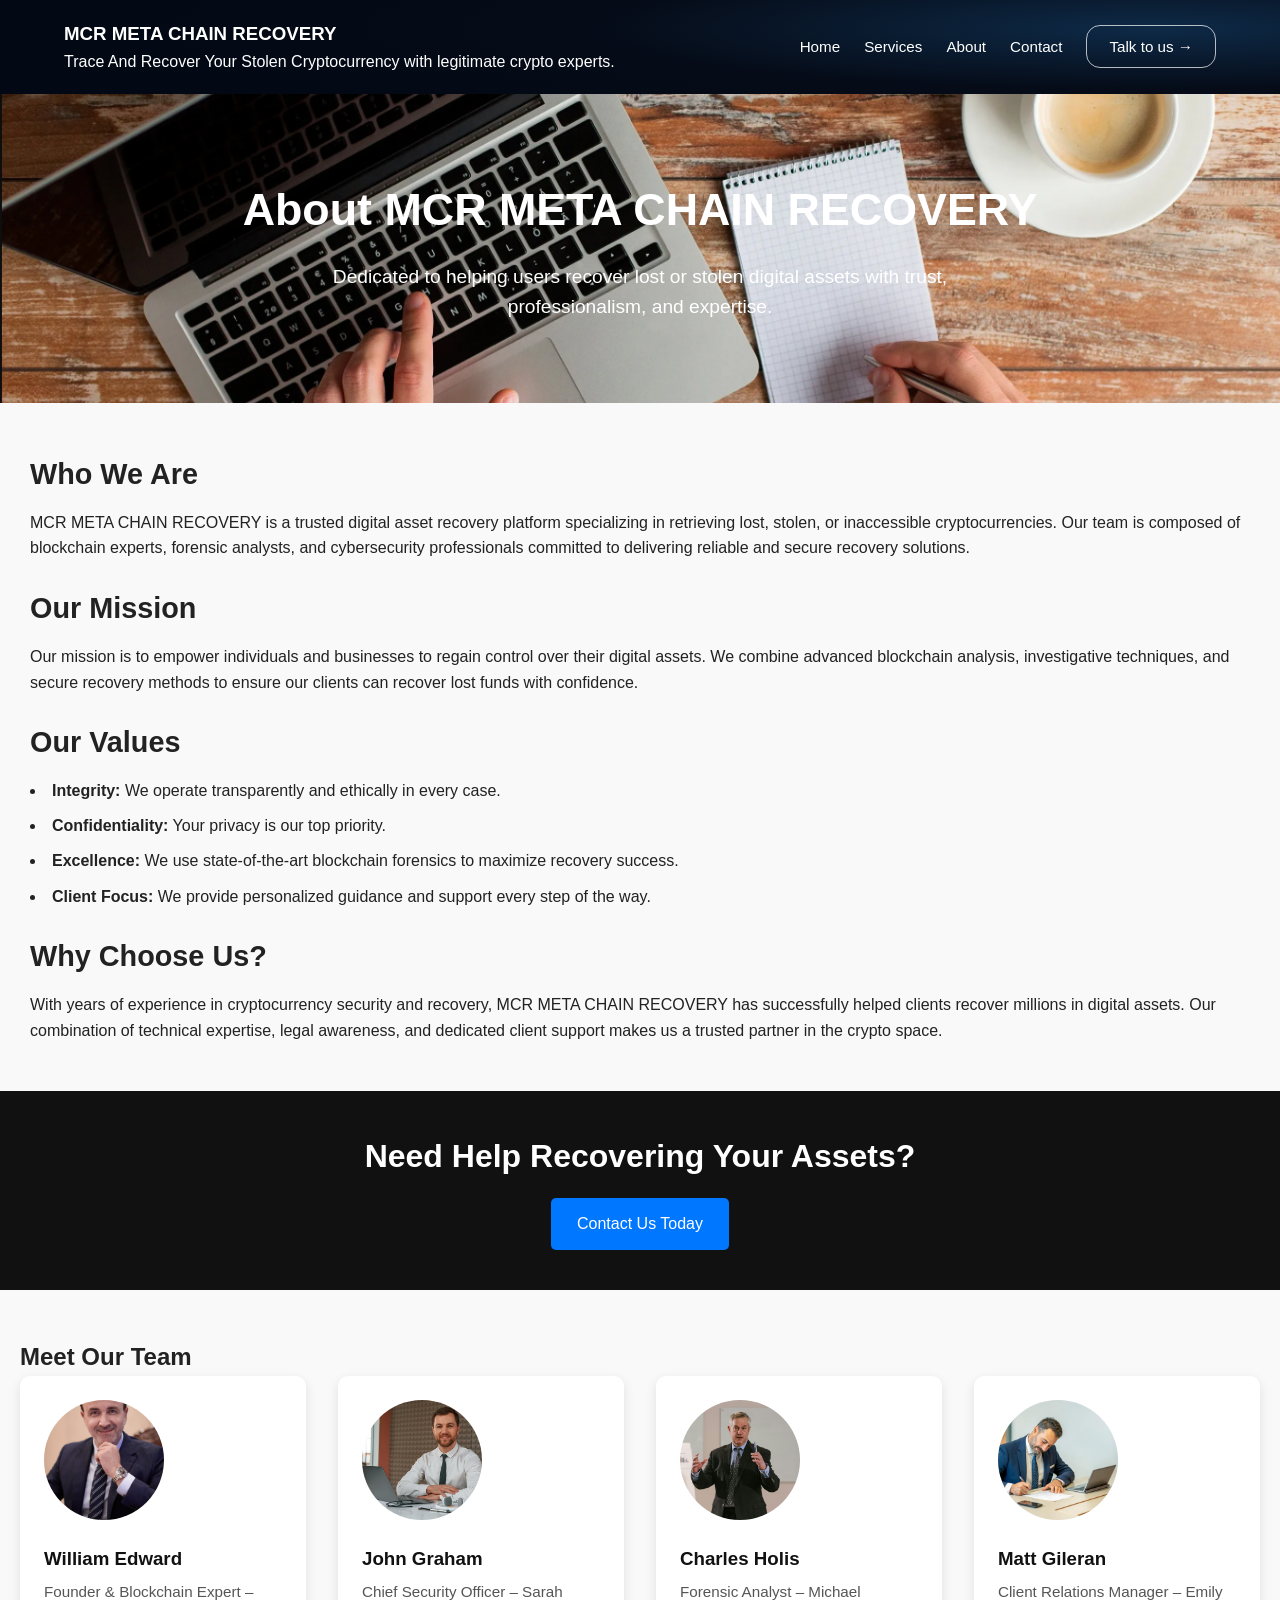
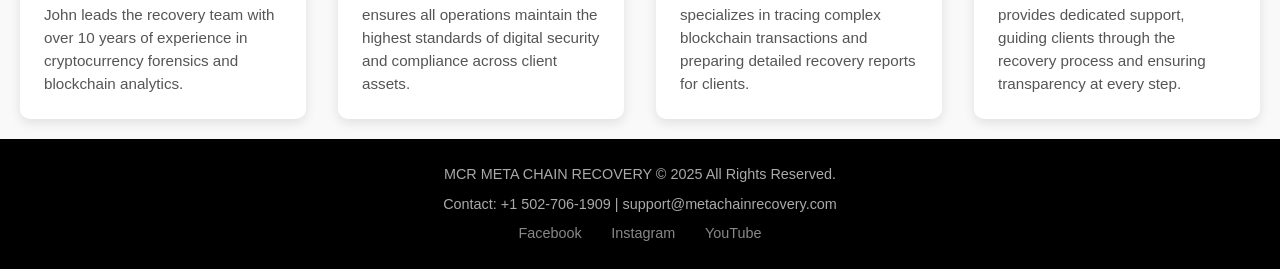
==== templates/about.html @ d38099af "Add files via upload" ====
<!DOCTYPE html>
<html lang="en">
<head>
  <meta charset="UTF-8">
  <meta name="viewport" content="width=device-width,initial-scale=1.0">
  <title>About Us | MCR META CHAIN RECOVERY</title>
  <link rel="stylesheet" href="/static/css/about.css">
</head>
<body>

  <!-- NAVBAR -->
<nav class="navbar">
  <div class="nav-left">
    <h3>MCR META CHAIN RECOVERY</h3>
    <p>Trace And Recover Your Stolen Cryptocurrency with legitimate crypto experts.</p>
  </div>

  <!-- HAMBURGER ICON -->
  <div class="hamburger" id="hamburger">
    <span></span>
    <span></span>
    <span></span>
  </div>

  <ul class="nav-links" id="navLinks">
  <li><a href="/">Home</a></li>
  <li><a href="/services">Services</a></li>
  <li><a href="/about">About</a></li>
  <li><a href="/talk_to_us">Contact</a></li>
  <li><a href="/talk_to_us" class="cta-btn">Talk to us →</a></li>
</ul>
</nav>


  <!-- HERO -->
  <section class="about-hero">
    <div class="container">
      <h1>About MCR META CHAIN RECOVERY</h1>
      <p>Dedicated to helping users recover lost or stolen digital assets with trust, professionalism, and expertise.</p>
    </div>
  </section>

  <!-- ABOUT SECTION -->
  <section class="about_container">
    <div class="about">
      <h2>Who We Are</h2>
      <p>
        MCR META CHAIN RECOVERY is a trusted digital asset recovery platform specializing in retrieving lost, stolen, or inaccessible cryptocurrencies.
        Our team is composed of blockchain experts, forensic analysts, and cybersecurity professionals committed to delivering reliable and secure recovery solutions.
      </p>

      <h2>Our Mission</h2>
      <p>
        Our mission is to empower individuals and businesses to regain control over their digital assets. We combine advanced blockchain analysis, investigative techniques, and secure recovery methods to ensure our clients can recover lost funds with confidence.
      </p>

      <h2>Our Values</h2>
      <ul>
        <li><strong>Integrity:</strong> We operate transparently and ethically in every case.</li>
        <li><strong>Confidentiality:</strong> Your privacy is our top priority.</li>
        <li><strong>Excellence:</strong> We use state-of-the-art blockchain forensics to maximize recovery success.</li>
        <li><strong>Client Focus:</strong> We provide personalized guidance and support every step of the way.</li>
      </ul>

      <h2>Why Choose Us?</h2>
      <p>
        With years of experience in cryptocurrency security and recovery, MCR META CHAIN RECOVERY has successfully helped clients recover millions in digital assets. Our combination of technical expertise, legal awareness, and dedicated client support makes us a trusted partner in the crypto space.
      </p>
    </div>
  </section>

  <!-- CTA -->
  <section class="cta">
    <div class="container">
      <h2>Need Help Recovering Your Assets?</h2>
      <a href="contact.html" class="btn">Contact Us Today</a>
    </div>
  </section>
  <!-- TEAM SECTION -->
<section class="team_container">
  <h2>Meet Our Team</h2>
  <div class="team-cards">

    <div class="team-member">
      <img src="/static/images/worker4.jpg" alt="John Doe - Founder & Blockchain Expert">
      <h3>William Edward</h3>
      <p>Founder & Blockchain Expert – John leads the recovery team with over 10 years of experience in cryptocurrency forensics and blockchain analytics.</p>
    </div>

    <div class="team-member">
      <img src="/static/images/worker1.avif" alt="Sarah Lee - Chief Security Officer">
      <h3>John Graham</h3>
      <p>Chief Security Officer – Sarah ensures all operations maintain the highest standards of digital security and compliance across client assets.</p>
    </div>

    <div class="team-member">
      <img src="/static/images/worker2.jpg" alt="Michael Smith - Forensic Analyst">
      <h3>Charles Holis</h3>
      <p>Forensic Analyst – Michael specializes in tracing complex blockchain transactions and preparing detailed recovery reports for clients.</p>
    </div>

    <div class="team-member">
      <img src="/static/images/worker3.jpg" alt="Emily Johnson - Client Relations Manager">
      <h3>Matt Gileran</h3>
      <p>Client Relations Manager – Emily provides dedicated support, guiding clients through the recovery process and ensuring transparency at every step.</p>
    </div>

  </div>
</section>


  <!-- FOOTER -->
  <footer>
    <div class="container">
      <div class="footer-info">
        <p>MCR META CHAIN RECOVERY © 2025 All Rights Reserved.</p>
        <p>Contact: +1 502‑706‑1909 | support@metachainrecovery.com</p>
      </div>
      <div class="footer-social">
        <a href="https://facebook.com">Facebook</a>
        <a href="https://instagram.com">Instagram</a>
        <a href="https://youtube.com">YouTube</a>
      </div>
    </div>
  </footer>
<script>
  const hamburger = document.getElementById("hamburger");
  const navLinks = document.getElementById("navLinks");

  hamburger.addEventListener("click", () => {
    navLinks.classList.toggle("active");
  });
</script>

</body>
</html>
---- static/css/about.css ----
/* GLOBAL & RESET */
* {
  margin: 0;
  padding: 0;
  box-sizing: border-box;
}
body {
  font-family: Arial, sans-serif;
  color: #222;
  line-height: 1.6;
  background: #f9f9f9;
}

/* NAVBAR BASE */
.navbar {
  display: flex;
  justify-content: space-between;
  align-items: center;
  padding: 1.2rem 5%;
  background:   radial-gradient(80% 120% at 90% 30%, #0e2a47 0%,  #050b17 55%, #020814 100%);
  color: #fff;
  position: relative;
}

.nav-links {
  display: flex;
  gap: 1.5rem;
  list-style: none;
}

.nav-links a {
  color: #fff;
  text-decoration: none;
  font-size: 0.95rem;
}
.nav-links a:hover {
    color: #7cf03d;
}
.cta-btn {
  padding: 12px 22px;
  border: 1px solid rgba(255,255,255,0.7);
  border-radius: 14px;
  transition: all 0.3s ease;
}

.cta-btn:hover {
  background: rgba(168, 179, 252, 0.523);
}

/* HAMBURGER */
.hamburger {
  display: none;
  flex-direction: column;
  cursor: pointer;
  gap: 5px;
}

.hamburger span {
  width: 25px;
  height: 3px;
  background: #fff;
  border-radius: 2px;
}

/* MOBILE MENU */
@media (max-width: 900px) {
  .hamburger {
    display: flex;
  }

  .nav-links {
    position: absolute;
    top: 100%;
    right: 0;
    background: #111;
    width: 100%;
    flex-direction: column;
    align-items: center;
    gap: 1.2rem;
    padding: 1.5rem 0;
    display: none;
  }

  .nav-links.active {
    display: flex;
  }

  .nav-left p {
    display: none; /* hide tagline on mobile */
  }
}

/* HERO SECTION */
.about-hero {
  background: #1a1a1a url('/static/images/working_on_laptop.png') center/cover no-repeat;
  color: #fff;
  text-align: center;
  padding: 5rem 1rem;

}
.about-hero h1 {
  font-size: 2.8rem;
  margin-bottom: 1rem;
}
.about-hero p {
  font-size: 1.2rem;
  max-width: 700px;
  margin: 0 auto;
}

/* ABOUT SECTION */
.about_container{
    margin-left: 30px;
    margin-right: 20px;
}
.about {
  margin: 3rem 0;
}
.about h2 {
  color: #222;
  margin-bottom: 0.8rem;
  font-size: 1.8rem;
}
.about p {
  margin-bottom: 1.5rem;
}
.about ul {
  list-style: disc inside;
  margin-bottom: 1.5rem;
}
.about ul li {
  margin-bottom: 0.6rem;
}

/* CTA SECTION */
.cta {
  background-color: #111;
  color: #fff;
  text-align: center;
  padding: 2.5rem 1rem;
  margin: 3rem 0;
}
.cta h2 {
  margin-bottom: 1rem;
  font-size: 2rem;
}
.cta .btn {
  display: inline-block;
  background-color: #0077ff;
  color: #fff;
  padding: 0.8rem 1.6rem;
  border-radius: 5px;
  text-decoration: none;
  font-size: 1rem;
  transition: background 0.3s ease;
}
.cta .btn:hover {
  background-color: #005dc1;
}

/* TEAM SECTION */
.team_container{
    margin-left: 20px;
    margin-right: 20px;
    margin-bottom: 20px;
}
.team {
  margin: 4rem 0;
  text-align: center;
}
.team h2 {
  margin-bottom: 2rem;
  font-size: 2rem;
  color: #222;
}
.team-cards {
  display: grid;
  grid-template-columns: repeat(auto-fit, minmax(220px, 1fr));
  gap: 2rem;
}
.team-member {
  background: #fff;
  padding: 1.5rem;
  border-radius: 10px;
  box-shadow: 0 4px 12px rgba(0,0,0,0.1);
  transition: transform 0.3s ease, box-shadow 0.3s ease;
}
.team-member:hover {
  transform: translateY(-5px);
  box-shadow: 0 8px 20px rgba(0,0,0,0.15);
}
.team-member img {
  width: 120px;
  height: 120px;
  object-fit: cover;
  border-radius: 50%;
  margin-bottom: 1rem;
}
.team-member h3 {
  margin-bottom: 0.5rem;
  color: #111;
}
.team-member p {
  font-size: 0.95rem;
  color: #555;
  line-height: 1.5;
}

/* FOOTER */
footer {
  background-color: #000;
  color: #aaa;
  padding: 1.5rem 0;
  text-align: center;
  font-size: 0.9rem;
}
footer .footer-info p {
  margin-bottom: 0.4rem;
}
footer .footer-social a {
  margin: 0 0.8rem;
  color: #888;
  text-decoration: none;
  transition: color 0.3s ease;
}
footer .footer-social a:hover {
  color: #fff;
}

/* RESPONSIVE ADJUSTMENTS */
@media (max-width: 768px) {
  .navbar .container {
    flex-direction: column;
  }
  .navbar nav {
    margin-top: 0.8rem;
  }
  .hero.about-hero h1 {
    font-size: 2rem;
  }
  .hero.about-hero p {
    font-size: 1rem;
  }
  .about-hero{
    margin-top: -70px;
  }
}
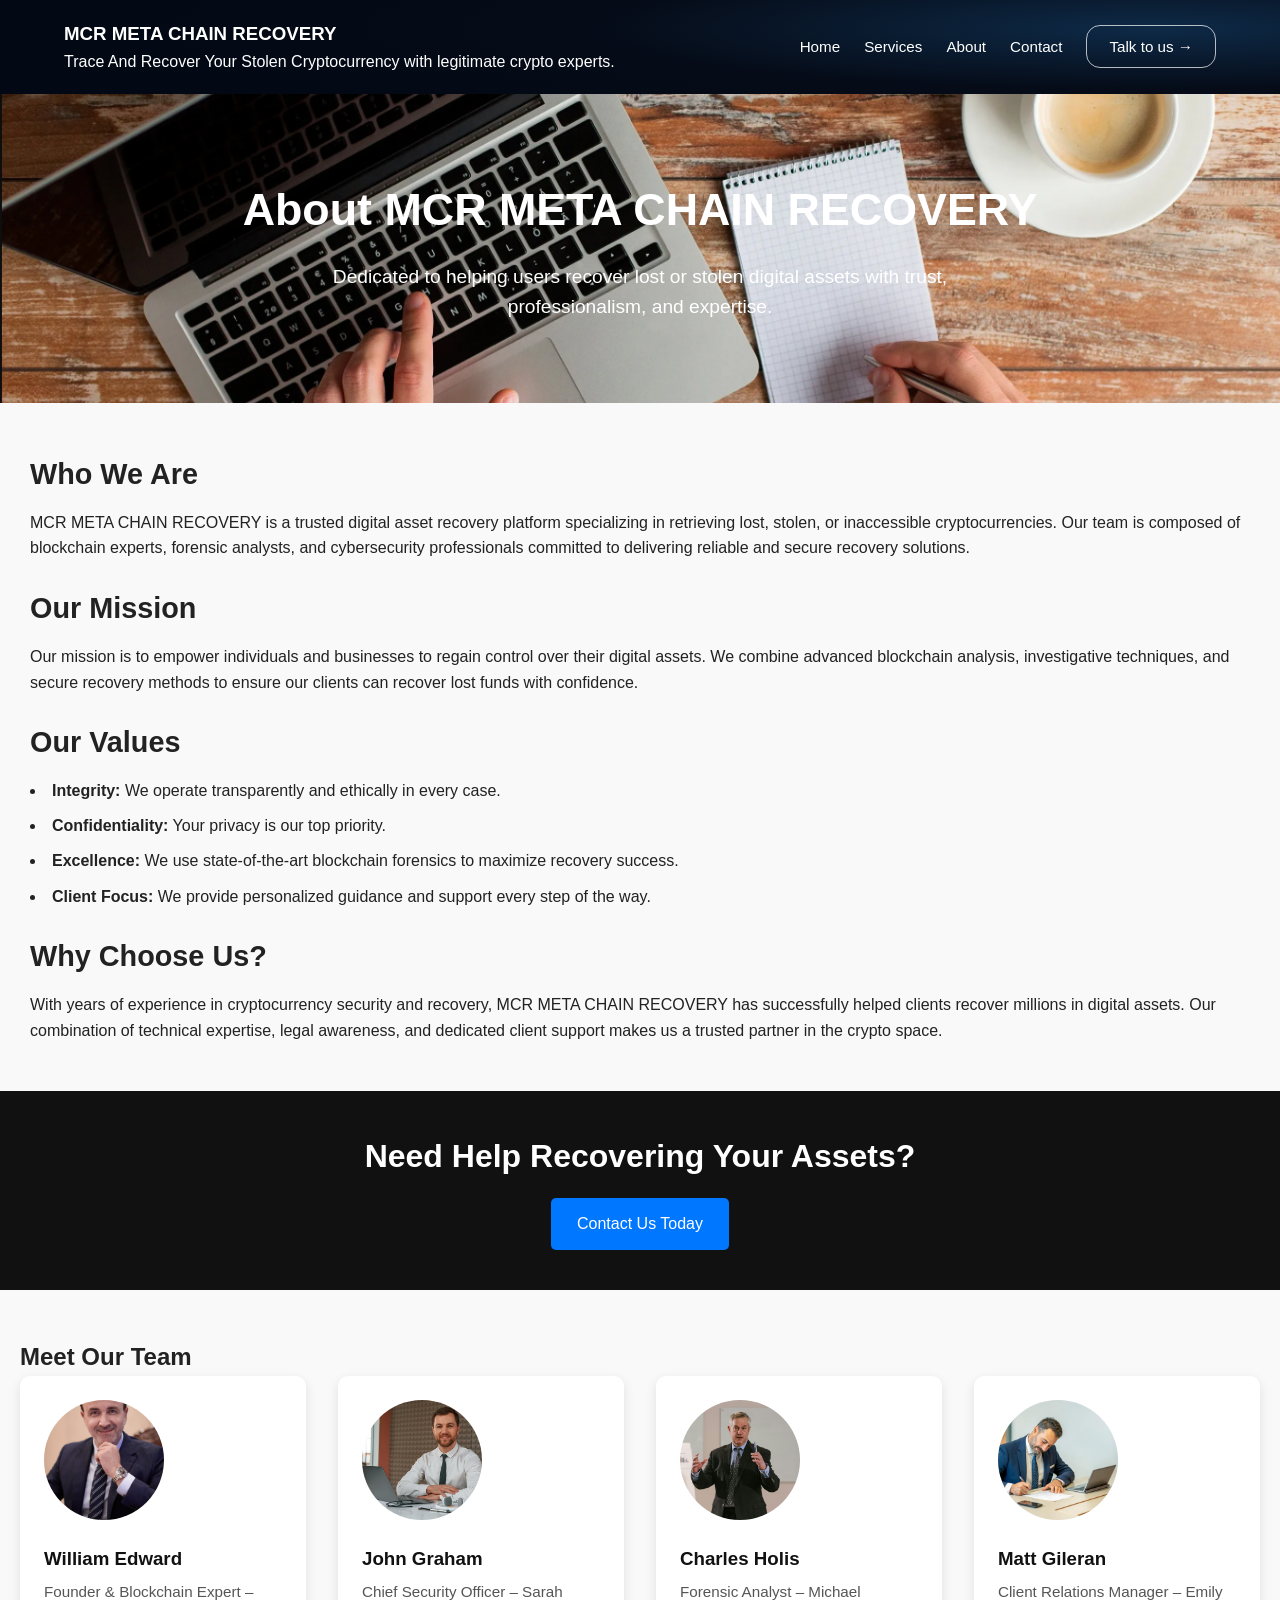
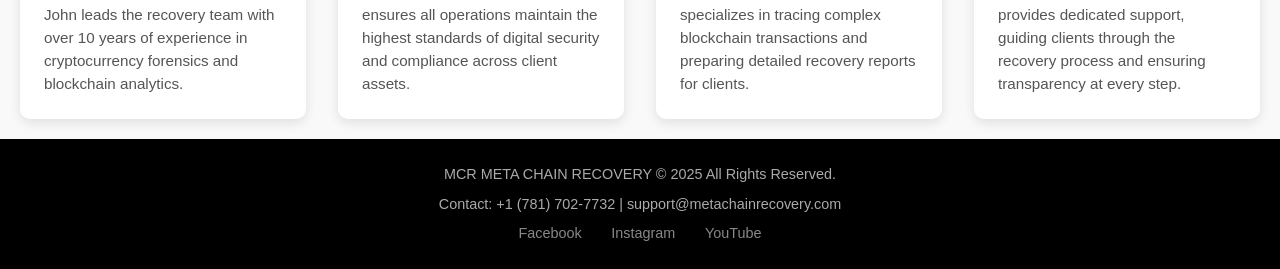
==== commit 8b3167f0: "Update about.html" ====
--- a/templates/about.html
+++ b/templates/about.html
@@ -73,7 +73,7 @@
   <section class="cta">
     <div class="container">
       <h2>Need Help Recovering Your Assets?</h2>
-      <a href="contact.html" class="btn">Contact Us Today</a>
+      <a href="https://www.metachainrecovery.com/talk_to_us" class="btn">Contact Us Today</a>
     </div>
   </section>
   <!-- TEAM SECTION -->
@@ -114,7 +114,7 @@
     <div class="container">
       <div class="footer-info">
         <p>MCR META CHAIN RECOVERY © 2025 All Rights Reserved.</p>
-        <p>Contact: +1 502‑706‑1909 | support@metachainrecovery.com</p>
+        <p>Contact: +1 (781) 702-7732 | support@metachainrecovery.com</p>
       </div>
       <div class="footer-social">
         <a href="https://facebook.com">Facebook</a>
@@ -134,3 +134,4 @@
 
 </body>
 </html>
+
